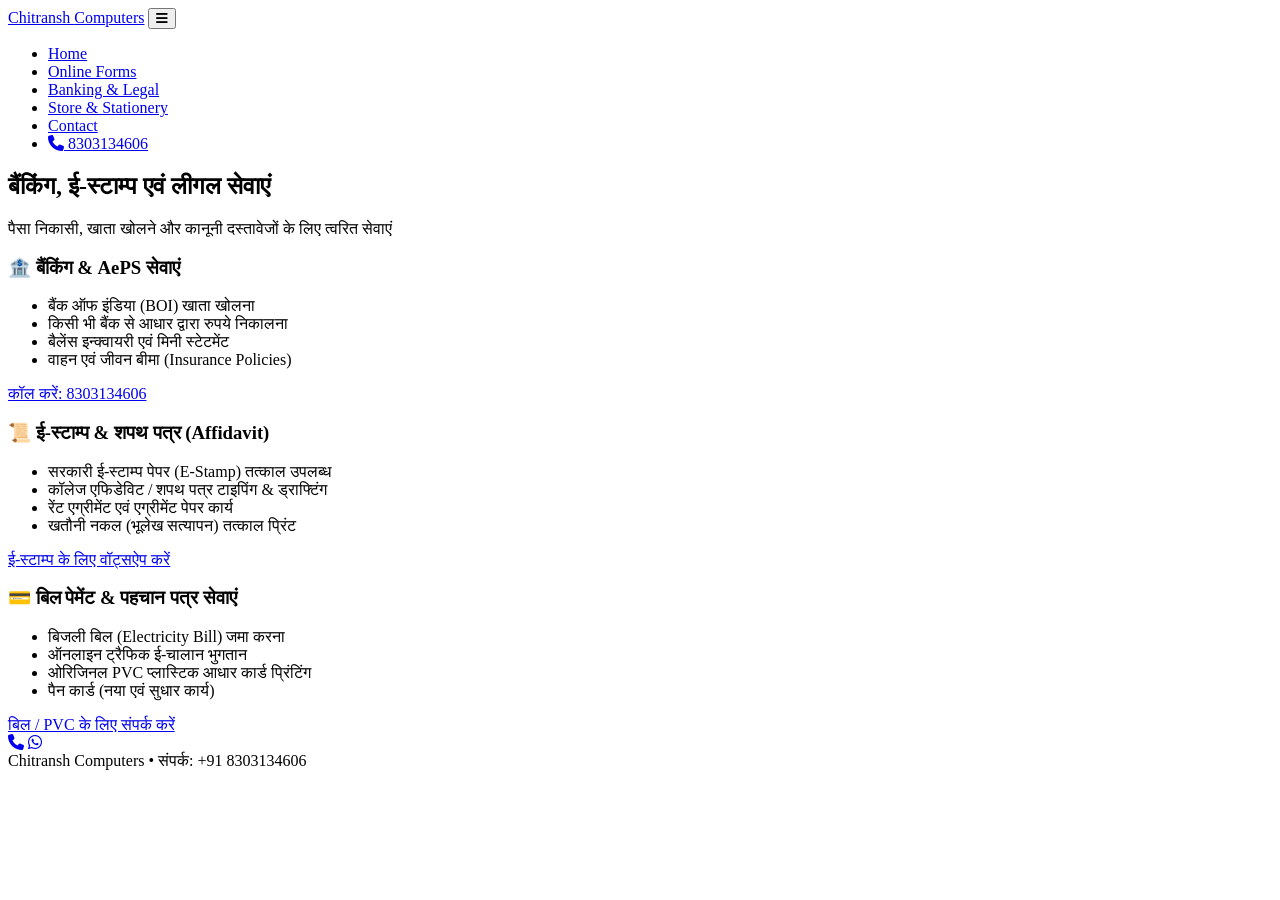
==== banking-legal.html @ 1c971165 "Rename banking-legal.html.html to banking-legal.html" ====
<!DOCTYPE html>
<html lang="hi">
<head>
    <meta charset="UTF-8">
    <meta name="viewport" content="width=device-width, initial-scale=1.0">
    <title>Banking & Legal Services | Chitransh Computers</title>
    <link rel="stylesheet" href="style.css">
    <link rel="stylesheet" href="https://cdnjs.cloudflare.com/ajax/libs/font-awesome/6.4.0/css/all.min.css">
</head>
<body>
    <header class="navbar">
        <div class="nav-container">
            <a href="index.html" class="brand-name">Chitransh <span>Computers</span></a>
            <button class="menu-toggle" id="menuToggle"><i class="fas fa-bars"></i></button>
            <ul class="nav-links" id="navLinks">
                <li><a href="index.html">Home</a></li>
                <li><a href="forms.html">Online Forms</a></li>
                <li><a href="banking-legal.html" class="active">Banking & Legal</a></li>
                <li><a href="store.html">Store & Stationery</a></li>
                <li><a href="contact.html">Contact</a></li>
                <li><a href="tel:+918303134606" class="nav-btn"><i class="fas fa-phone"></i> 8303134606</a></li>
            </ul>
        </div>
    </header>

    <div class="container">
        <div class="section-title">
            <h2>बैंकिंग, ई-स्टाम्प एवं लीगल सेवाएं</h2>
            <p>पैसा निकासी, खाता खोलने और कानूनी दस्तावेजों के लिए त्वरित सेवाएं</p>
        </div>

        <div class="grid-3">
            <div class="card">
                <h3>🏦 बैंकिंग & AePS सेवाएं</h3>
                <ul>
                    <li>बैंक ऑफ इंडिया (BOI) खाता खोलना</li>
                    <li>किसी भी बैंक से आधार द्वारा रुपये निकालना</li>
                    <li>बैलेंस इन्क्वायरी एवं मिनी स्टेटमेंट</li>
                    <li>वाहन एवं जीवन बीमा (Insurance Policies)</li>
                </ul>
                <a href="tel:+918303134606" class="card-btn">कॉल करें: 8303134606</a>
            </div>

            <div class="card">
                <h3>📜 ई-स्टाम्प & शपथ पत्र (Affidavit)</h3>
                <ul>
                    <li>सरकारी ई-स्टाम्प पेपर (E-Stamp) तत्काल उपलब्ध</li>
                    <li>कॉलेज एफिडेविट / शपथ पत्र टाइपिंग & ड्राफ्टिंग</li>
                    <li>रेंट एग्रीमेंट एवं एग्रीमेंट पेपर कार्य</li>
                    <li>खतौनी नकल (भूलेख सत्यापन) तत्काल प्रिंट</li>
                </ul>
                <a href="https://wa.me/918303134606?text=Mujhe%20E-Stamp%20ya%20Affidavit%20banwana%20hai" class="card-btn">ई-स्टाम्प के लिए वॉट्सऐप करें</a>
            </div>

            <div class="card">
                <h3>💳 बिल पेमेंट & पहचान पत्र सेवाएं</h3>
                <ul>
                    <li>बिजली बिल (Electricity Bill) जमा करना</li>
                    <li>ऑनलाइन ट्रैफिक ई-चालान भुगतान</li>
                    <li>ओरिजिनल PVC प्लास्टिक आधार कार्ड प्रिंटिंग</li>
                    <li>पैन कार्ड (नया एवं सुधार कार्य)</li>
                </ul>
                <a href="https://wa.me/918303134606?text=PVC%20Aadhaar%20ya%20Bill%20payment%20karna%20hai" class="card-btn">बिल / PVC के लिए संपर्क करें</a>
            </div>
        </div>
    </div>

    <div class="floating-actions">
        <a href="tel:+918303134606" class="float-btn float-call"><i class="fas fa-phone"></i></a>
        <a href="https://wa.me/918303134606" class="float-btn float-wa"><i class="fab fa-whatsapp"></i></a>
    </div>

    <footer>
        <div class="footer-bottom">Chitransh Computers • संपर्क: +91 8303134606</div>
    </footer>
    <script src="script.js"></script>
</body>
</html>
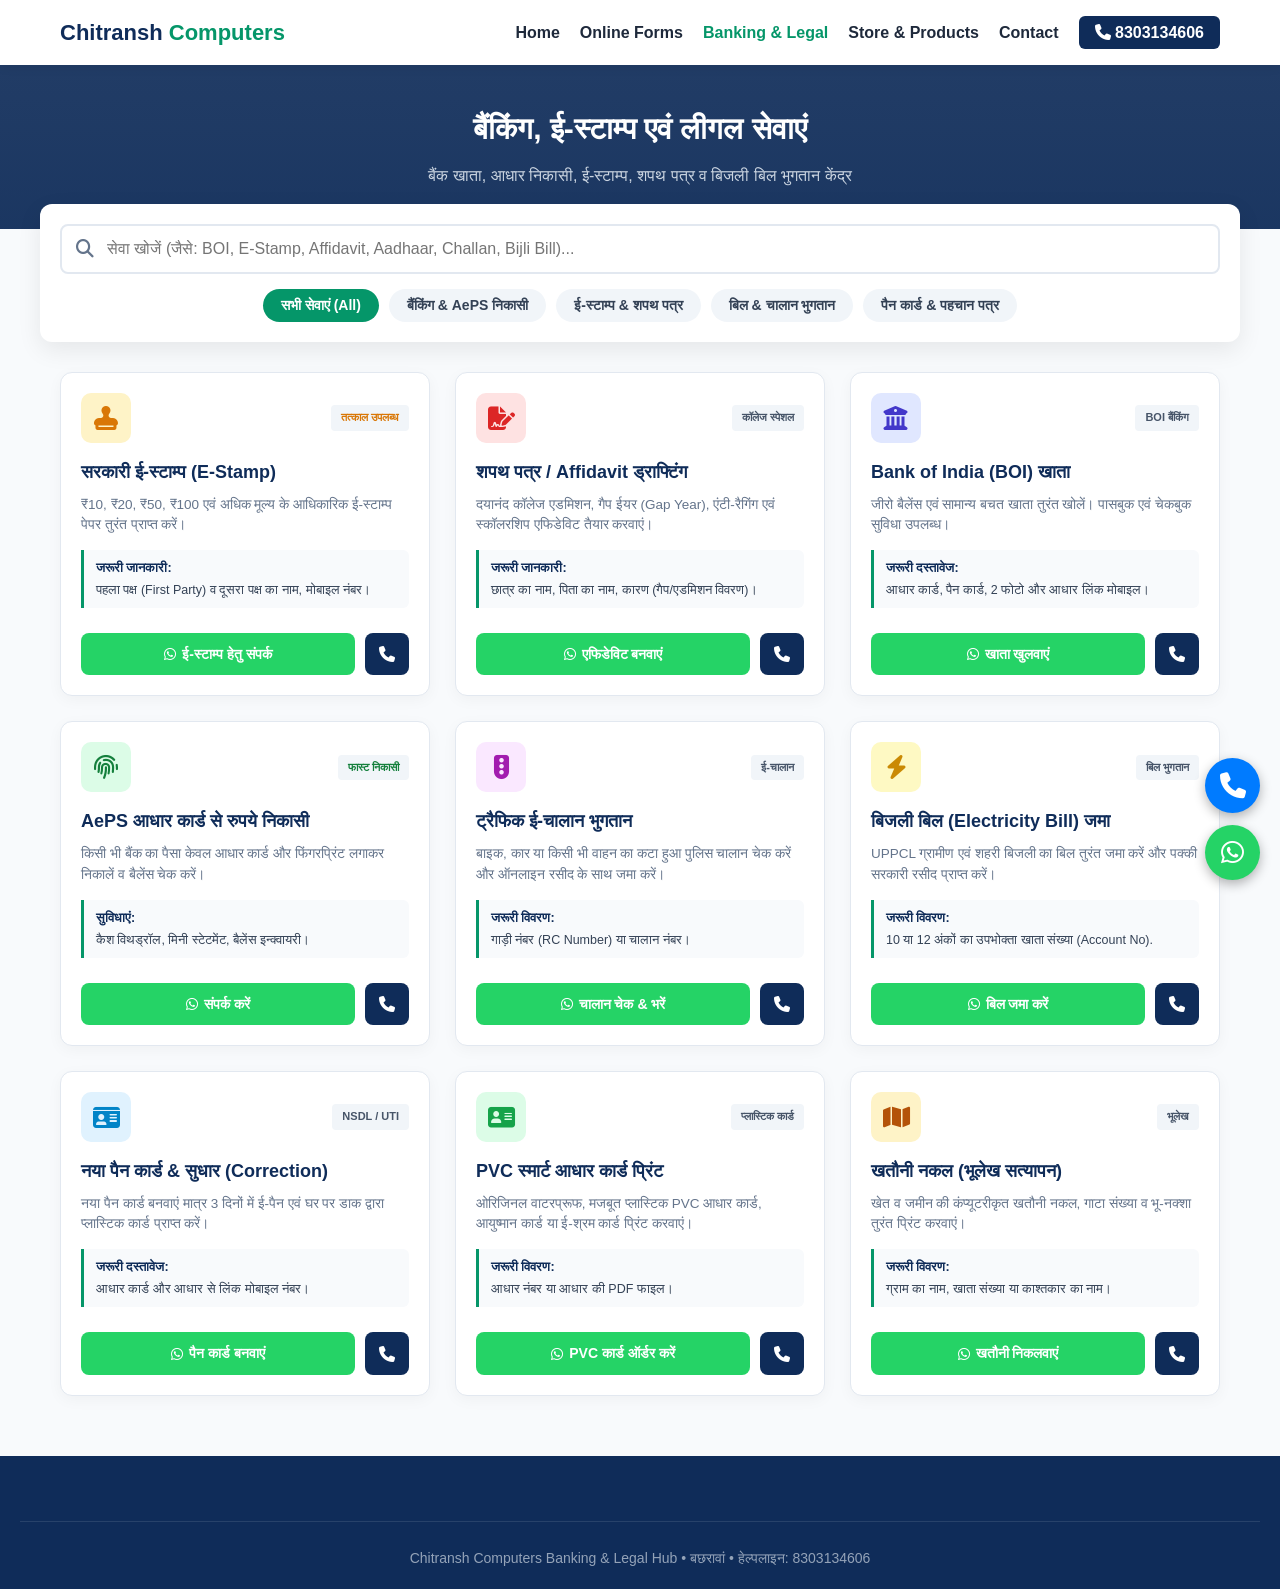
==== commit b54e3228: "Add styling and update content for banking services page" ====
--- a/banking-legal.html
+++ b/banking-legal.html
@@ -6,8 +6,208 @@
     <title>Banking & Legal Services | Chitransh Computers</title>
     <link rel="stylesheet" href="style.css">
     <link rel="stylesheet" href="https://cdnjs.cloudflare.com/ajax/libs/font-awesome/6.4.0/css/all.min.css">
+    <style>
+        /* Header Banner */
+        .service-header {
+            background: linear-gradient(rgba(15, 44, 89, 0.92), rgba(15, 44, 89, 0.95));
+            color: #ffffff;
+            padding: 40px 20px;
+            text-align: center;
+        }
+        .service-header h1 { font-size: 30px; margin-bottom: 10px; }
+        .service-header p { color: #cbd5e1; font-size: 16px; }
+
+        /* Search & Filter Controls */
+        .filter-controls {
+            max-width: 1200px;
+            margin: -25px auto 30px auto;
+            background: #ffffff;
+            padding: 20px;
+            border-radius: 12px;
+            box-shadow: 0 8px 25px rgba(0,0,0,0.08);
+            display: flex;
+            flex-direction: column;
+            gap: 15px;
+        }
+        .search-box {
+            position: relative;
+            width: 100%;
+        }
+        .search-box input {
+            width: 100%;
+            padding: 14px 20px 14px 45px;
+            border: 2px solid #e2e8f0;
+            border-radius: 8px;
+            font-size: 16px;
+            outline: none;
+            transition: 0.3s;
+        }
+        .search-box input:focus { border-color: #059669; }
+        .search-box i {
+            position: absolute;
+            left: 16px;
+            top: 50%;
+            transform: translateY(-50%);
+            color: #64748b;
+            font-size: 18px;
+        }
+
+        /* Filter Pills */
+        .category-pills {
+            display: flex;
+            gap: 10px;
+            flex-wrap: wrap;
+            justify-content: center;
+        }
+        .pill-btn {
+            background: #f1f5f9;
+            border: none;
+            padding: 8px 18px;
+            border-radius: 25px;
+            font-weight: 600;
+            cursor: pointer;
+            color: #334155;
+            transition: 0.3s;
+            font-size: 14px;
+        }
+        .pill-btn.active, .pill-btn:hover {
+            background: #059669;
+            color: #ffffff;
+        }
+
+        /* Service Cards Grid */
+        .services-grid {
+            display: grid;
+            grid-template-columns: repeat(auto-fill, minmax(280px, 1fr));
+            gap: 25px;
+            max-width: 1200px;
+            margin: auto;
+            padding: 0 20px;
+        }
+        .service-card {
+            background: #ffffff;
+            border-radius: 12px;
+            border: 1px solid #e2e8f0;
+            overflow: hidden;
+            box-shadow: 0 4px 15px rgba(0,0,0,0.04);
+            display: flex;
+            flex-direction: column;
+            justify-content: space-between;
+            transition: transform 0.3s ease, box-shadow 0.3s ease;
+        }
+        .service-card:hover {
+            transform: translateY(-6px);
+            box-shadow: 0 10px 25px rgba(0,0,0,0.1);
+        }
+        .service-top {
+            padding: 20px 20px 10px 20px;
+        }
+        .service-icon-row {
+            display: flex;
+            justify-content: space-between;
+            align-items: center;
+            margin-bottom: 15px;
+        }
+        .icon-box {
+            width: 50px;
+            height: 50px;
+            border-radius: 10px;
+            display: flex;
+            align-items: center;
+            justify-content: center;
+            font-size: 24px;
+            background: #e0f2fe;
+            color: #0369a1;
+        }
+        .service-badge {
+            font-size: 11px;
+            font-weight: 700;
+            padding: 4px 10px;
+            border-radius: 4px;
+            text-transform: uppercase;
+            background: #f1f5f9;
+            color: #475569;
+        }
+        .service-title {
+            font-size: 18px;
+            font-weight: 700;
+            color: #0f2c59;
+            margin-bottom: 8px;
+        }
+        .service-desc {
+            font-size: 13.5px;
+            color: #64748b;
+            line-height: 1.5;
+            margin-bottom: 15px;
+        }
+        
+        /* Document Box */
+        .doc-box {
+            background: #f8fafc;
+            border-left: 3px solid #059669;
+            padding: 8px 12px;
+            border-radius: 0 6px 6px 0;
+            margin-bottom: 15px;
+            font-size: 12.5px;
+            color: #334155;
+        }
+        .doc-box strong {
+            color: #0f2c59;
+            display: block;
+            margin-bottom: 2px;
+        }
+
+        /* Action Buttons */
+        .service-bottom {
+            padding: 0 20px 20px 20px;
+        }
+        .action-row {
+            display: flex;
+            gap: 10px;
+        }
+        .btn-wa-service {
+            flex: 1;
+            background: #25D366;
+            color: #ffffff;
+            display: flex;
+            align-items: center;
+            justify-content: center;
+            gap: 6px;
+            text-decoration: none;
+            font-weight: 700;
+            padding: 10px;
+            border-radius: 8px;
+            font-size: 14px;
+            transition: 0.3s;
+        }
+        .btn-wa-service:hover { background: #1eb954; }
+        .btn-call-service {
+            width: 44px;
+            background: #0f2c59;
+            color: #ffffff;
+            display: flex;
+            align-items: center;
+            justify-content: center;
+            border-radius: 8px;
+            text-decoration: none;
+            font-size: 16px;
+            transition: 0.3s;
+        }
+        .btn-call-service:hover { background: #1e40af; }
+
+        .no-results {
+            grid-column: 1 / -1;
+            text-align: center;
+            padding: 50px 20px;
+            color: #64748b;
+            font-size: 18px;
+            display: none;
+        }
+    </style>
 </head>
 <body>
+
+    <!-- Header / Navbar -->
     <header class="navbar">
         <div class="nav-container">
             <a href="index.html" class="brand-name">Chitransh <span>Computers</span></a>
@@ -16,63 +216,327 @@
                 <li><a href="index.html">Home</a></li>
                 <li><a href="forms.html">Online Forms</a></li>
                 <li><a href="banking-legal.html" class="active">Banking & Legal</a></li>
-                <li><a href="store.html">Store & Stationery</a></li>
+                <li><a href="products.html">Store & Products</a></li>
                 <li><a href="contact.html">Contact</a></li>
                 <li><a href="tel:+918303134606" class="nav-btn"><i class="fas fa-phone"></i> 8303134606</a></li>
             </ul>
         </div>
     </header>
 
-    <div class="container">
-        <div class="section-title">
-            <h2>बैंकिंग, ई-स्टाम्प एवं लीगल सेवाएं</h2>
-            <p>पैसा निकासी, खाता खोलने और कानूनी दस्तावेजों के लिए त्वरित सेवाएं</p>
-        </div>
-
-        <div class="grid-3">
-            <div class="card">
-                <h3>🏦 बैंकिंग & AePS सेवाएं</h3>
-                <ul>
-                    <li>बैंक ऑफ इंडिया (BOI) खाता खोलना</li>
-                    <li>किसी भी बैंक से आधार द्वारा रुपये निकालना</li>
-                    <li>बैलेंस इन्क्वायरी एवं मिनी स्टेटमेंट</li>
-                    <li>वाहन एवं जीवन बीमा (Insurance Policies)</li>
-                </ul>
-                <a href="tel:+918303134606" class="card-btn">कॉल करें: 8303134606</a>
-            </div>
-
-            <div class="card">
-                <h3>📜 ई-स्टाम्प & शपथ पत्र (Affidavit)</h3>
-                <ul>
-                    <li>सरकारी ई-स्टाम्प पेपर (E-Stamp) तत्काल उपलब्ध</li>
-                    <li>कॉलेज एफिडेविट / शपथ पत्र टाइपिंग & ड्राफ्टिंग</li>
-                    <li>रेंट एग्रीमेंट एवं एग्रीमेंट पेपर कार्य</li>
-                    <li>खतौनी नकल (भूलेख सत्यापन) तत्काल प्रिंट</li>
-                </ul>
-                <a href="https://wa.me/918303134606?text=Mujhe%20E-Stamp%20ya%20Affidavit%20banwana%20hai" class="card-btn">ई-स्टाम्प के लिए वॉट्सऐप करें</a>
-            </div>
-
-            <div class="card">
-                <h3>💳 बिल पेमेंट & पहचान पत्र सेवाएं</h3>
-                <ul>
-                    <li>बिजली बिल (Electricity Bill) जमा करना</li>
-                    <li>ऑनलाइन ट्रैफिक ई-चालान भुगतान</li>
-                    <li>ओरिजिनल PVC प्लास्टिक आधार कार्ड प्रिंटिंग</li>
-                    <li>पैन कार्ड (नया एवं सुधार कार्य)</li>
-                </ul>
-                <a href="https://wa.me/918303134606?text=PVC%20Aadhaar%20ya%20Bill%20payment%20karna%20hai" class="card-btn">बिल / PVC के लिए संपर्क करें</a>
-            </div>
-        </div>
+    <!-- Header Section -->
+    <div class="service-header">
+        <h1>बैंकिंग, ई-स्टाम्प एवं लीगल सेवाएं</h1>
+        <p>बैंक खाता, आधार निकासी, ई-स्टाम्प, शपथ पत्र व बिजली बिल भुगतान केंद्र</p>
     </div>
 
+    <!-- Search & Filter Controls -->
+    <div class="filter-controls">
+        <div class="search-box">
+            <i class="fas fa-search"></i>
+            <input type="text" id="searchInput" placeholder="सेवा खोजें (जैसे: BOI, E-Stamp, Affidavit, Aadhaar, Challan, Bijli Bill)...">
+        </div>
+        <div class="category-pills">
+            <button class="pill-btn active" onclick="filterCategory('all', this)">सभी सेवाएं (All)</button>
+            <button class="pill-btn" onclick="filterCategory('banking', this)">बैंकिंग & AePS निकासी</button>
+            <button class="pill-btn" onclick="filterCategory('legal', this)">ई-स्टाम्प & शपथ पत्र</button>
+            <button class="pill-btn" onclick="filterCategory('bills', this)">बिल & चालान भुगतान</button>
+            <button class="pill-btn" onclick="filterCategory('cards', this)">पैन कार्ड & पहचान पत्र</button>
+        </div>
+    </div>
+
+    <!-- Services Grid -->
+    <div class="services-grid" id="servicesContainer">
+
+        <!-- Service 1: E-Stamp -->
+        <div class="service-card" data-category="legal" data-name="e stamp paper estamp shapat patra legal">
+            <div class="service-top">
+                <div class="service-icon-row">
+                    <div class="icon-box" style="background:#fef3c7; color:#d97706;">
+                        <i class="fas fa-stamp"></i>
+                    </div>
+                    <span class="service-badge" style="color:#d97706;">तत्काल उपलब्ध</span>
+                </div>
+                <h3 class="service-title">सरकारी ई-स्टाम्प (E-Stamp)</h3>
+                <p class="service-desc">₹10, ₹20, ₹50, ₹100 एवं अधिक मूल्य के आधिकारिक ई-स्टाम्प पेपर तुरंत प्राप्त करें।</p>
+                <div class="doc-box">
+                    <strong>जरूरी जानकारी:</strong>
+                    पहला पक्ष (First Party) व दूसरा पक्ष का नाम, मोबाइल नंबर।
+                </div>
+            </div>
+            <div class="service-bottom">
+                <div class="action-row">
+                    <a href="https://wa.me/918303134606?text=Namaste%20Chitransh%20Computers,%20mujhe%20*E-Stamp%20Paper*%20banwana%20hai." class="btn-wa-service">
+                        <i class="fab fa-whatsapp"></i> ई-स्टाम्प हेतु संपर्क
+                    </a>
+                    <a href="tel:+918303134606" class="btn-call-service"><i class="fas fa-phone"></i></a>
+                </div>
+            </div>
+        </div>
+
+        <!-- Service 2: College Affidavit -->
+        <div class="service-card" data-category="legal" data-name="affidavit shapath patra gap certificate college anti ragging">
+            <div class="service-top">
+                <div class="service-icon-row">
+                    <div class="icon-box" style="background:#fee2e2; color:#dc2626;">
+                        <i class="fas fa-file-signature"></i>
+                    </div>
+                    <span class="service-badge">कॉलेज स्पेशल</span>
+                </div>
+                <h3 class="service-title">शपथ पत्र / Affidavit ड्राफ्टिंग</h3>
+                <p class="service-desc">दयानंद कॉलेज एडमिशन, गैप ईयर (Gap Year), एंटी-रैगिंग एवं स्कॉलरशिप एफिडेविट तैयार करवाएं।</p>
+                <div class="doc-box">
+                    <strong>जरूरी जानकारी:</strong>
+                    छात्र का नाम, पिता का नाम, कारण (गैप/एडमिशन विवरण)।
+                </div>
+            </div>
+            <div class="service-bottom">
+                <div class="action-row">
+                    <a href="https://wa.me/918303134606?text=Namaste,%20mujhe%20*College%20Affidavit%20/%20Shapath%20Patra*%20banwana%20hai." class="btn-wa-service">
+                        <i class="fab fa-whatsapp"></i> एफिडेविट बनवाएं
+                    </a>
+                    <a href="tel:+918303134606" class="btn-call-service"><i class="fas fa-phone"></i></a>
+                </div>
+            </div>
+        </div>
+
+        <!-- Service 3: Bank of India Account -->
+        <div class="service-card" data-category="banking" data-name="boi bank of india account opening khata balance">
+            <div class="service-top">
+                <div class="service-icon-row">
+                    <div class="icon-box" style="background:#e0e7ff; color:#4338ca;">
+                        <i class="fas fa-university"></i>
+                    </div>
+                    <span class="service-badge">BOI बैंकिंग</span>
+                </div>
+                <h3 class="service-title">Bank of India (BOI) खाता</h3>
+                <p class="service-desc">जीरो बैलेंस एवं सामान्य बचत खाता तुरंत खोलें। पासबुक एवं चेकबुक सुविधा उपलब्ध।</p>
+                <div class="doc-box">
+                    <strong>जरूरी दस्तावेज:</strong>
+                    आधार कार्ड, पैन कार्ड, 2 फोटो और आधार लिंक मोबाइल।
+                </div>
+            </div>
+            <div class="service-bottom">
+                <div class="action-row">
+                    <a href="https://wa.me/918303134606?text=Namaste,%20mujhe%20*Bank%20of%20India%20Khata*%20khulwana%20hai." class="btn-wa-service">
+                        <i class="fab fa-whatsapp"></i> खाता खुलवाएं
+                    </a>
+                    <a href="tel:+918303134606" class="btn-call-service"><i class="fas fa-phone"></i></a>
+                </div>
+            </div>
+        </div>
+
+        <!-- Service 4: AePS Aadhaar Cash Withdrawal -->
+        <div class="service-card" data-category="banking" data-name="aeps aadhaar paisa nikalna cash withdrawal atm balance">
+            <div class="service-top">
+                <div class="service-icon-row">
+                    <div class="icon-box" style="background:#dcfce7; color:#15803d;">
+                        <i class="fas fa-fingerprint"></i>
+                    </div>
+                    <span class="service-badge" style="color:#15803d;">फास्ट निकासी</span>
+                </div>
+                <h3 class="service-title">AePS आधार कार्ड से रुपये निकासी</h3>
+                <p class="service-desc">किसी भी बैंक का पैसा केवल आधार कार्ड और फिंगरप्रिंट लगाकर निकालें व बैलेंस चेक करें।</p>
+                <div class="doc-box">
+                    <strong>सुविधाएं:</strong>
+                    कैश विथड्रॉल, मिनी स्टेटमेंट, बैलेंस इन्क्वायरी।
+                </div>
+            </div>
+            <div class="service-bottom">
+                <div class="action-row">
+                    <a href="https://wa.me/918303134606?text=Namaste,%20Aadhaar%20se%20paise%20nikalne%20ke%20liye%20puchna%20hai." class="btn-wa-service">
+                        <i class="fab fa-whatsapp"></i> संपर्क करें
+                    </a>
+                    <a href="tel:+918303134606" class="btn-call-service"><i class="fas fa-phone"></i></a>
+                </div>
+            </div>
+        </div>
+
+        <!-- Service 5: Traffic E-Challan -->
+        <div class="service-card" data-category="bills" data-name="traffic e challan payment vehicle gadi bike challan">
+            <div class="service-top">
+                <div class="service-icon-row">
+                    <div class="icon-box" style="background:#fae8ff; color:#a21caf;">
+                        <i class="fas fa-traffic-light"></i>
+                    </div>
+                    <span class="service-badge">ई-चालान</span>
+                </div>
+                <h3 class="service-title">ट्रैफिक ई-चालान भुगतान</h3>
+                <p class="service-desc">बाइक, कार या किसी भी वाहन का कटा हुआ पुलिस चालान चेक करें और ऑनलाइन रसीद के साथ जमा करें।</p>
+                <div class="doc-box">
+                    <strong>जरूरी विवरण:</strong>
+                    गाड़ी नंबर (RC Number) या चालान नंबर।
+                </div>
+            </div>
+            <div class="service-bottom">
+                <div class="action-row">
+                    <a href="https://wa.me/918303134606?text=Namaste,%20mujhe%20apna%20*Traffic%20Challan*%20jama%20karwana%20hai." class="btn-wa-service">
+                        <i class="fab fa-whatsapp"></i> चालान चेक & भरें
+                    </a>
+                    <a href="tel:+918303134606" class="btn-call-service"><i class="fas fa-phone"></i></a>
+                </div>
+            </div>
+        </div>
+
+        <!-- Service 6: Electricity Bill -->
+        <div class="service-card" data-category="bills" data-name="electricity bill bijli bill payment mppkvvcl uppcl">
+            <div class="service-top">
+                <div class="service-icon-row">
+                    <div class="icon-box" style="background:#fef9c3; color:#ca8a04;">
+                        <i class="fas fa-bolt"></i>
+                    </div>
+                    <span class="service-badge">बिल भुगतान</span>
+                </div>
+                <h3 class="service-title">बिजली बिल (Electricity Bill) जमा</h3>
+                <p class="service-desc">UPPCL ग्रामीण एवं शहरी बिजली का बिल तुरंत जमा करें और पक्की सरकारी रसीद प्राप्त करें।</p>
+                <div class="doc-box">
+                    <strong>जरूरी विवरण:</strong>
+                    10 या 12 अंकों का उपभोक्ता खाता संख्या (Account No).
+                </div>
+            </div>
+            <div class="service-bottom">
+                <div class="action-row">
+                    <a href="https://wa.me/918303134606?text=Namaste,%20mujhe%20*Bijli%20Bill*%20jama%20karwana%20hai." class="btn-wa-service">
+                        <i class="fab fa-whatsapp"></i> बिल जमा करें
+                    </a>
+                    <a href="tel:+918303134606" class="btn-call-service"><i class="fas fa-phone"></i></a>
+                </div>
+            </div>
+        </div>
+
+        <!-- Service 7: PAN Card -->
+        <div class="service-card" data-category="cards" data-name="pan card new correction uti nsdl income tax">
+            <div class="service-top">
+                <div class="service-icon-row">
+                    <div class="icon-box" style="background:#e0f2fe; color:#0284c7;">
+                        <i class="fas fa-id-card"></i>
+                    </div>
+                    <span class="service-badge">NSDL / UTI</span>
+                </div>
+                <h3 class="service-title">नया पैन कार्ड & सुधार (Correction)</h3>
+                <p class="service-desc">नया पैन कार्ड बनवाएं मात्र 3 दिनों में ई-पैन एवं घर पर डाक द्वारा प्लास्टिक कार्ड प्राप्त करें।</p>
+                <div class="doc-box">
+                    <strong>जरूरी दस्तावेज:</strong>
+                    आधार कार्ड और आधार से लिंक मोबाइल नंबर।
+                </div>
+            </div>
+            <div class="service-bottom">
+                <div class="action-row">
+                    <a href="https://wa.me/918303134606?text=Namaste,%20mujhe%20*PAN%20Card*%20apply%20karna%20hai." class="btn-wa-service">
+                        <i class="fab fa-whatsapp"></i> पैन कार्ड बनवाएं
+                    </a>
+                    <a href="tel:+918303134606" class="btn-call-service"><i class="fas fa-phone"></i></a>
+                </div>
+            </div>
+        </div>
+
+        <!-- Service 8: PVC Aadhaar Card -->
+        <div class="service-card" data-category="cards" data-name="pvc aadhaar card plastic smart card print">
+            <div class="service-top">
+                <div class="service-icon-row">
+                    <div class="icon-box" style="background:#dcfce7; color:#16a34a;">
+                        <i class="fas fa-address-card"></i>
+                    </div>
+                    <span class="service-badge">प्लास्टिक कार्ड</span>
+                </div>
+                <h3 class="service-title">PVC स्मार्ट आधार कार्ड प्रिंट</h3>
+                <p class="service-desc">ओरिजिनल वाटरप्रूफ, मजबूत प्लास्टिक PVC आधार कार्ड, आयुष्मान कार्ड या ई-श्रम कार्ड प्रिंट करवाएं।</p>
+                <div class="doc-box">
+                    <strong>जरूरी विवरण:</strong>
+                    आधार नंबर या आधार की PDF फाइल।
+                </div>
+            </div>
+            <div class="service-bottom">
+                <div class="action-row">
+                    <a href="https://wa.me/918303134606?text=Namaste,%20mujhe%20*PVC%20Aadhaar%20Card*%20print%20karwana%20hai." class="btn-wa-service">
+                        <i class="fab fa-whatsapp"></i> PVC कार्ड ऑर्डर करें
+                    </a>
+                    <a href="tel:+918303134606" class="btn-call-service"><i class="fas fa-phone"></i></a>
+                </div>
+            </div>
+        </div>
+
+        <!-- Service 9: Bhulekh Khatauni -->
+        <div class="service-card" data-category="legal" data-name="bhulekh khatauni nakal zameen khet kisan jameen">
+            <div class="service-top">
+                <div class="service-icon-row">
+                    <div class="icon-box" style="background:#fef3c7; color:#b45309;">
+                        <i class="fas fa-map"></i>
+                    </div>
+                    <span class="service-badge">भूलेख</span>
+                </div>
+                <h3 class="service-title">खतौनी नकल (भूलेख सत्यापन)</h3>
+                <p class="service-desc">खेत व जमीन की कंप्यूटरीकृत खतौनी नकल, गाटा संख्या व भू-नक्शा तुरंत प्रिंट करवाएं।</p>
+                <div class="doc-box">
+                    <strong>जरूरी विवरण:</strong>
+                    ग्राम का नाम, खाता संख्या या काश्तकार का नाम।
+                </div>
+            </div>
+            <div class="service-bottom">
+                <div class="action-row">
+                    <a href="https://wa.me/918303134606?text=Namaste,%20mujhe%20*Khatauni%20Nakal*%20print%20karwani%20hai." class="btn-wa-service">
+                        <i class="fab fa-whatsapp"></i> खतौनी निकलवाएं
+                    </a>
+                    <a href="tel:+918303134606" class="btn-call-service"><i class="fas fa-phone"></i></a>
+                </div>
+            </div>
+        </div>
+
+        <!-- No search results fallback -->
+        <div class="no-results" id="noResults">
+            <i class="fas fa-search-minus" style="font-size: 40px; margin-bottom: 10px;"></i>
+            <p>माफ़ करें, यह सेवा लिस्ट में नहीं मिली। आप सीधे 8303134606 पर कॉल या वॉट्सऐप करके पूछ सकते हैं!</p>
+        </div>
+
+    </div>
+
+    <!-- Floating Sticky Buttons -->
     <div class="floating-actions">
         <a href="tel:+918303134606" class="float-btn float-call"><i class="fas fa-phone"></i></a>
         <a href="https://wa.me/918303134606" class="float-btn float-wa"><i class="fab fa-whatsapp"></i></a>
     </div>
 
+    <!-- Footer -->
     <footer>
-        <div class="footer-bottom">Chitransh Computers • संपर्क: +91 8303134606</div>
+        <div class="footer-bottom">Chitransh Computers Banking & Legal Hub • बछरावां • हेल्पलाइन: 8303134606</div>
     </footer>
+
+    <!-- Interactive Filtering & Live Search Script -->
     <script src="script.js"></script>
+    <script>
+        let currentCategory = 'all';
+
+        function filterCategory(cat, btn) {
+            currentCategory = cat;
+            document.querySelectorAll('.pill-btn').forEach(b => b.classList.remove('active'));
+            btn.classList.add('active');
+            applyFilters();
+        }
+
+        const searchInput = document.getElementById('searchInput');
+        searchInput.addEventListener('input', applyFilters);
+
+        function applyFilters() {
+            const query = searchInput.value.toLowerCase().trim();
+            const cards = document.querySelectorAll('.service-card');
+            let visibleCount = 0;
+
+            cards.forEach(card => {
+                const cat = card.getAttribute('data-category');
+                const name = card.getAttribute('data-name');
+
+                const matchesCat = (currentCategory === 'all' || cat === currentCategory);
+                const matchesSearch = name.includes(query);
+
+                if (matchesCat && matchesSearch) {
+                    card.style.display = 'flex';
+                    visibleCount++;
+                } else {
+                    card.style.display = 'none';
+                }
+            });
+
+            document.getElementById('noResults').style.display = (visibleCount === 0) ? 'block' : 'none';
+        }
+    </script>
 </body>
 </html>
--- a/style.css
+++ b/style.css
@@ -0,0 +1,265 @@
+* {
+    margin: 0;
+    padding: 0;
+    box-sizing: border-box;
+    font-family: 'Segoe UI', Tahoma, Geneva, Verdana, sans-serif;
+}
+
+:root {
+    --primary-blue: #0f2c59;
+    --secondary-blue: #1e40af;
+    --accent-green: #059669;
+    --light-green: #10b981;
+    --bg-light: #f8fafc;
+    --text-dark: #1e293b;
+    --text-muted: #64748b;
+    --white: #ffffff;
+}
+
+body {
+    background-color: var(--bg-light);
+    color: var(--text-dark);
+    line-height: 1.6;
+}
+
+/* Announcement Ticker */
+.ticker-bar {
+    background: var(--accent-green);
+    color: var(--white);
+    padding: 8px 15px;
+    font-size: 14px;
+    text-align: center;
+    font-weight: 600;
+}
+
+/* Navbar */
+.navbar {
+    background: var(--white);
+    box-shadow: 0 2px 10px rgba(0,0,0,0.08);
+    position: sticky;
+    top: 0;
+    z-index: 1000;
+}
+.nav-container {
+    max-width: 1200px;
+    margin: auto;
+    display: flex;
+    justify-content: space-between;
+    align-items: center;
+    padding: 15px 20px;
+}
+.brand-name {
+    font-size: 22px;
+    font-weight: 800;
+    color: var(--primary-blue);
+    text-decoration: none;
+}
+.brand-name span {
+    color: var(--accent-green);
+}
+.nav-links {
+    list-style: none;
+    display: flex;
+    gap: 20px;
+}
+.nav-links a {
+    text-decoration: none;
+    color: var(--text-dark);
+    font-weight: 600;
+    transition: 0.3s;
+}
+.nav-links a:hover, .nav-links a.active {
+    color: var(--accent-green);
+}
+.nav-btn {
+    background: var(--primary-blue);
+    color: var(--white) !important;
+    padding: 8px 16px;
+    border-radius: 6px;
+}
+.menu-toggle {
+    display: none;
+    font-size: 24px;
+    background: none;
+    border: none;
+    cursor: pointer;
+}
+
+/* Hero Section */
+.hero {
+    background: linear-gradient(rgba(15, 44, 89, 0.9), rgba(15, 44, 89, 0.95));
+    color: var(--white);
+    text-align: center;
+    padding: 60px 20px;
+}
+.hero h1 {
+    font-size: 34px;
+    margin-bottom: 15px;
+    line-height: 1.3;
+}
+.hero p {
+    font-size: 18px;
+    color: #cbd5e1;
+    max-width: 800px;
+    margin: auto auto 25px auto;
+}
+.cta-buttons {
+    display: flex;
+    justify-content: center;
+    gap: 15px;
+    flex-wrap: wrap;
+}
+.btn {
+    padding: 12px 24px;
+    border-radius: 8px;
+    text-decoration: none;
+    font-weight: 700;
+    display: inline-flex;
+    align-items: center;
+    gap: 8px;
+    font-size: 16px;
+    transition: 0.3s;
+}
+.btn-green {
+    background: var(--light-green);
+    color: var(--white);
+}
+.btn-green:hover { background: var(--accent-green); }
+.btn-blue {
+    background: var(--white);
+    color: var(--primary-blue);
+}
+.btn-blue:hover { background: #e2e8f0; }
+
+/* Grid Sections & Cards */
+.container {
+    max-width: 1200px;
+    margin: 40px auto;
+    padding: 0 20px;
+}
+.section-title {
+    text-align: center;
+    margin-bottom: 35px;
+}
+.section-title h2 {
+    font-size: 28px;
+    color: var(--primary-blue);
+}
+.section-title p {
+    color: var(--text-muted);
+}
+.grid-3 {
+    display: grid;
+    grid-template-columns: repeat(auto-fit, minmax(300px, 1fr));
+    gap: 25px;
+}
+.card {
+    background: var(--white);
+    padding: 25px;
+    border-radius: 12px;
+    box-shadow: 0 4px 15px rgba(0,0,0,0.05);
+    border: 1px solid #e2e8f0;
+    transition: transform 0.3s ease;
+}
+.card:hover {
+    transform: translateY(-5px);
+}
+.card h3 {
+    color: var(--primary-blue);
+    margin-bottom: 12px;
+}
+.card ul {
+    list-style: none;
+    margin-bottom: 20px;
+}
+.card ul li {
+    padding: 6px 0;
+    border-bottom: 1px dashed #e2e8f0;
+    color: var(--text-dark);
+}
+.card-btn {
+    display: block;
+    text-align: center;
+    background: var(--primary-blue);
+    color: var(--white);
+    padding: 10px;
+    border-radius: 6px;
+    text-decoration: none;
+    font-weight: 600;
+}
+.card-btn:hover { background: var(--accent-green); }
+
+/* Sticky Floating Action Buttons */
+.floating-actions {
+    position: fixed;
+    bottom: 20px;
+    right: 20px;
+    display: flex;
+    flex-direction: column;
+    gap: 12px;
+    z-index: 9999;
+}
+.float-btn {
+    width: 55px;
+    height: 55px;
+    border-radius: 50%;
+    display: flex;
+    justify-content: center;
+    align-items: center;
+    color: white;
+    font-size: 26px;
+    text-decoration: none;
+    box-shadow: 0 4px 12px rgba(0,0,0,0.3);
+}
+.float-wa { background: #25D366; }
+.float-call { background: #007bff; }
+
+/* Footer */
+footer {
+    background: var(--primary-blue);
+    color: var(--white);
+    padding: 40px 20px 20px 20px;
+    margin-top: 60px;
+}
+.footer-container {
+    max-width: 1200px;
+    margin: auto;
+    display: grid;
+    grid-template-columns: repeat(auto-fit, minmax(250px, 1fr));
+    gap: 30px;
+}
+.footer-col h4 {
+    color: var(--light-green);
+    margin-bottom: 15px;
+}
+.footer-col p, .footer-col a {
+    color: #cbd5e1;
+    font-size: 15px;
+    text-decoration: none;
+    line-height: 1.8;
+}
+.footer-bottom {
+    text-align: center;
+    padding-top: 25px;
+    margin-top: 25px;
+    border-top: 1px solid rgba(255,255,255,0.1);
+    font-size: 14px;
+    color: #94a3b8;
+}
+
+/* Mobile Responsive */
+@media (max-width: 768px) {
+    .nav-links {
+        display: none;
+        flex-direction: column;
+        width: 100%;
+        background: white;
+        position: absolute;
+        top: 65px;
+        left: 0;
+        padding: 20px;
+        box-shadow: 0 5px 10px rgba(0,0,0,0.1);
+    }
+    .nav-links.show { display: flex; }
+    .menu-toggle { display: block; }
+}
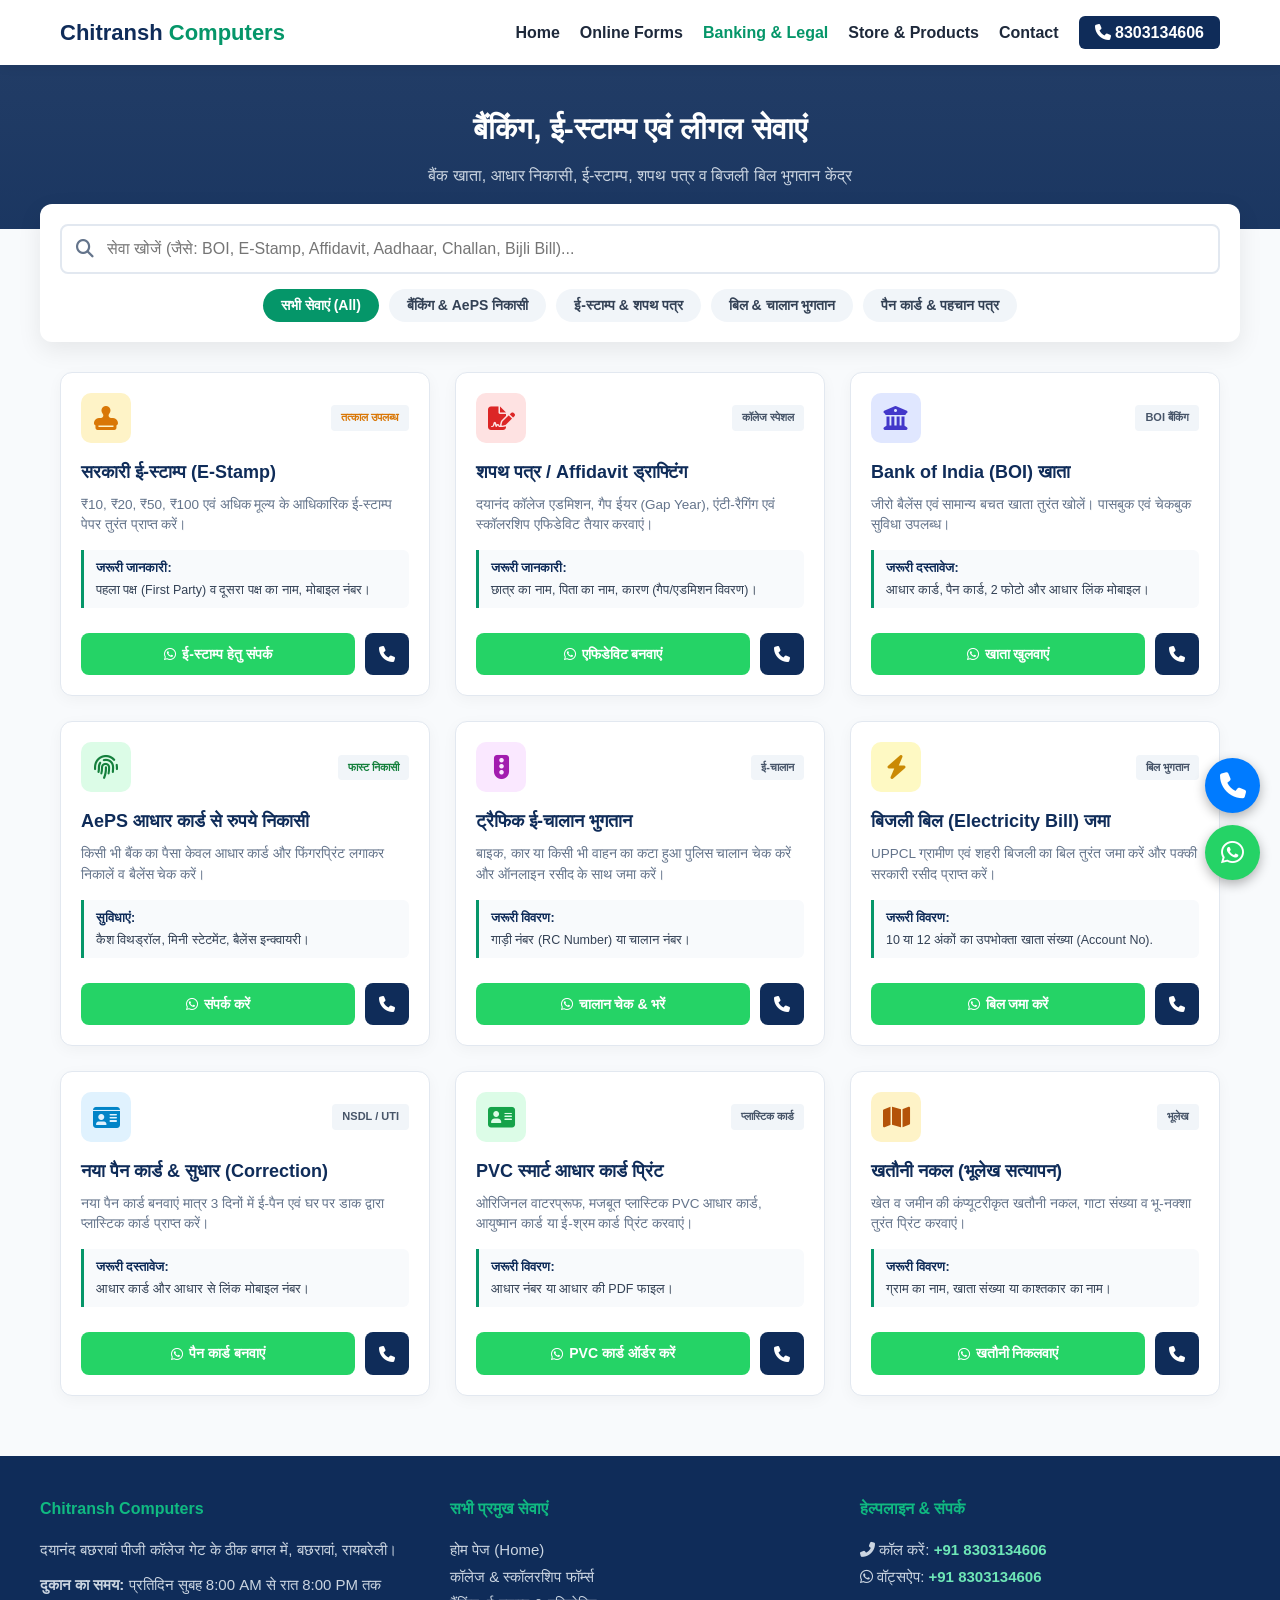
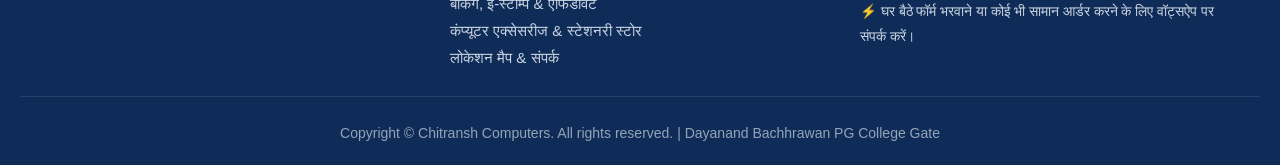
==== commit 5cb379b8: "Update footer content and structure in banking-legal.html" ====
--- a/banking-legal.html
+++ b/banking-legal.html
@@ -495,9 +495,34 @@
         <a href="https://wa.me/918303134606" class="float-btn float-wa"><i class="fab fa-whatsapp"></i></a>
     </div>
 
-    <!-- Footer -->
+   <!-- Master Professional Footer -->
     <footer>
-        <div class="footer-bottom">Chitransh Computers Banking & Legal Hub • बछरावां • हेल्पलाइन: 8303134606</div>
+        <div class="footer-container">
+            <div class="footer-col">
+                <h4>Chitransh Computers</h4>
+                <p>दयानंद बछरावां पीजी कॉलेज गेट के ठीक बगल में, बछरावां, रायबरेली।</p>
+                <p style="margin-top: 8px;"><strong>दुकान का समय:</strong> प्रतिदिन सुबह 8:00 AM से रात 8:00 PM तक</p>
+            </div>
+            <div class="footer-col">
+                <h4>सभी प्रमुख सेवाएं</h4>
+                <p><a href="index.html">होम पेज (Home)</a></p>
+                <p><a href="forms.html">कॉलेज & स्कॉलरशिप फॉर्म्स</a></p>
+                <p><a href="banking-legal.html">बैंकिंग, ई-स्टाम्प & एफिडेविट</a></p>
+                <p><a href="products.html">कंप्यूटर एक्सेसरीज & स्टेशनरी स्टोर</a></p>
+                <p><a href="contact.html">लोकेशन मैप & संपर्क</a></p>
+            </div>
+            <div class="footer-col">
+                <h4>हेल्पलाइन & संपर्क</h4>
+                <p><i class="fas fa-phone-alt"></i> कॉल करें: <a href="tel:+918303134606" style="color: #6ee7b7; font-weight: bold;">+91 8303134606</a></p>
+                <p><i class="fab fa-whatsapp"></i> वॉट्सऐप: <a href="https://wa.me/918303134606" style="color: #6ee7b7; font-weight: bold;">+91 8303134606</a></p>
+                <p style="margin-top: 10px; color: #cbd5e1; font-size: 13.5px;">
+                    ⚡ घर बैठे फॉर्म भरवाने या कोई भी सामान आर्डर करने के लिए वॉट्सऐप पर संपर्क करें।
+                </p>
+            </div>
+        </div>
+        <div class="footer-bottom">
+            Copyright © Chitransh Computers. All rights reserved. | Dayanand Bachhrawan PG College Gate
+        </div>
     </footer>
 
     <!-- Interactive Filtering & Live Search Script -->
